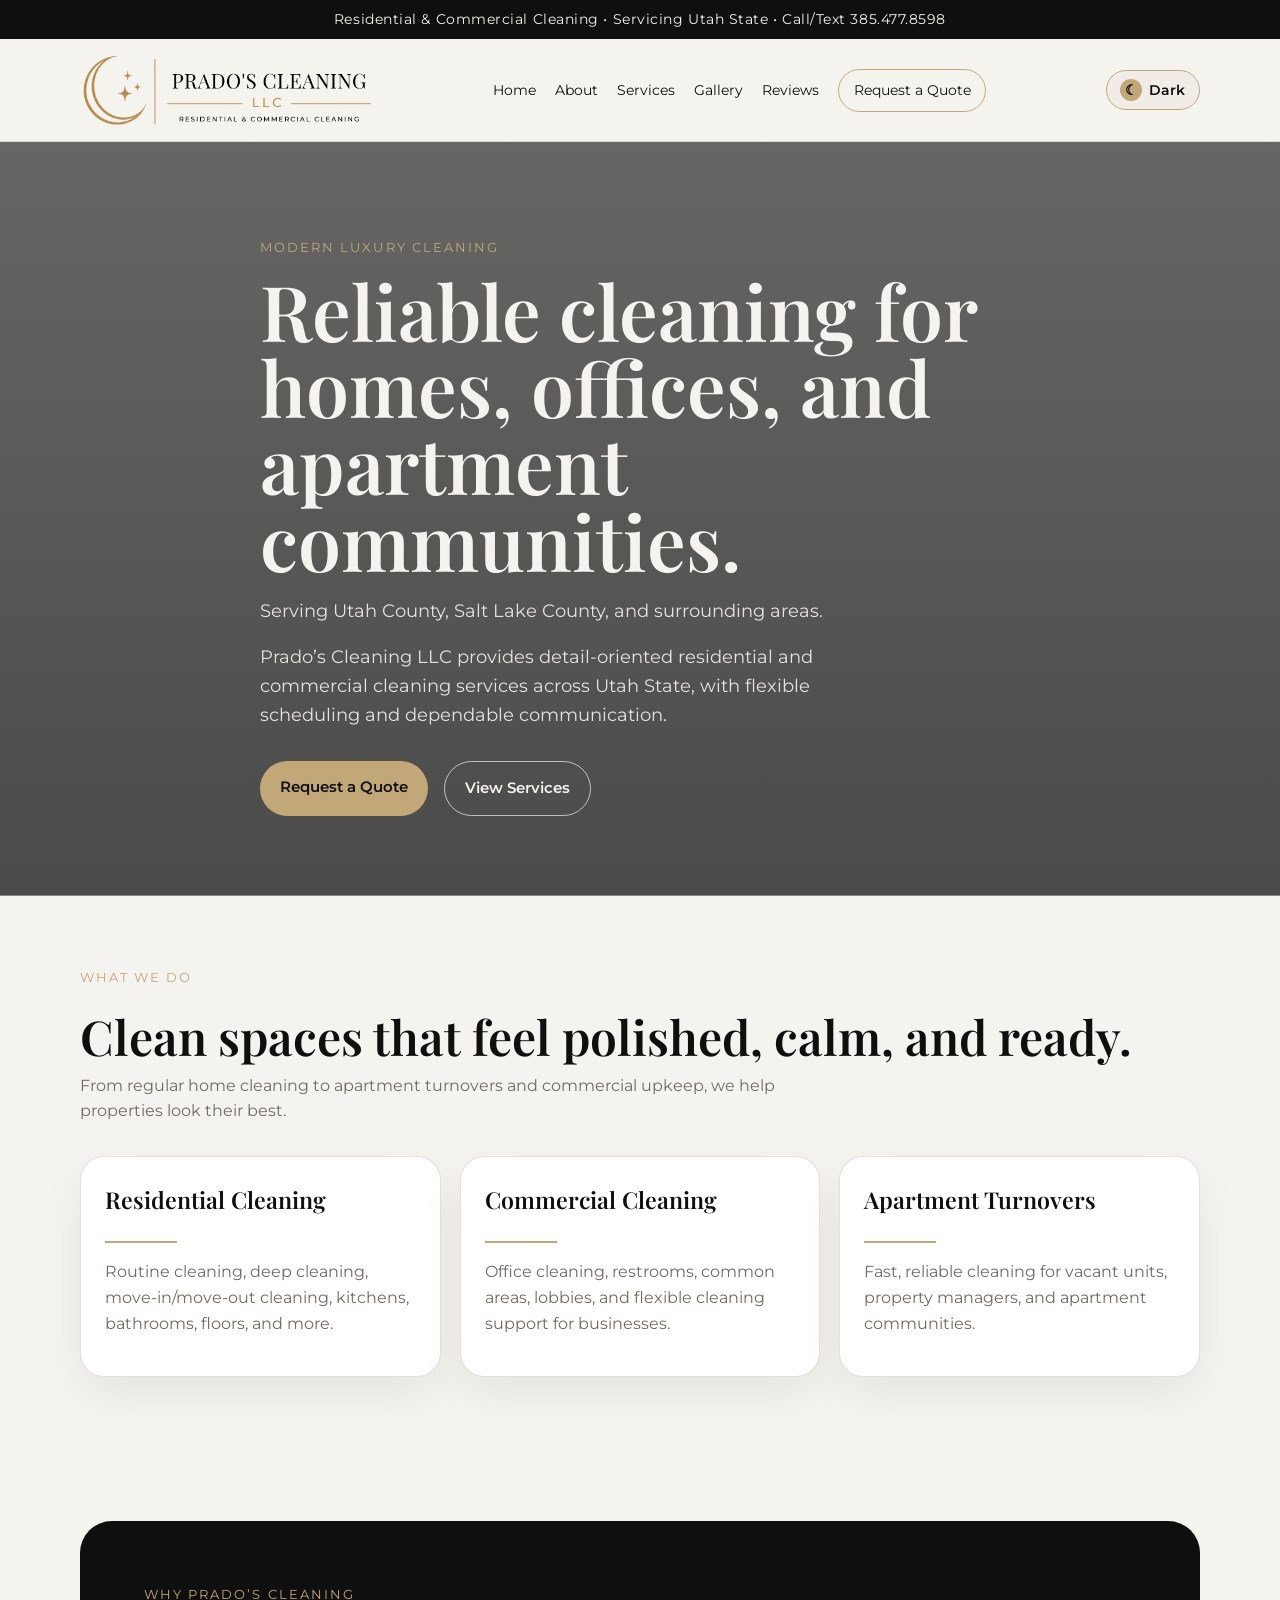
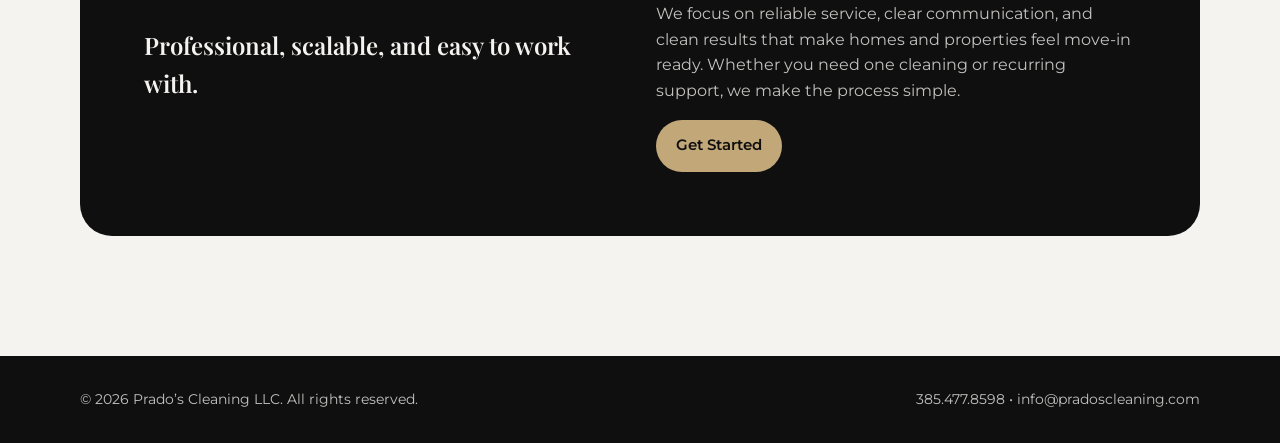
==== index.html @ 2df101ca "Update index.html" ====
<!DOCTYPE html>
<html lang="en">
<head>
  <meta charset="UTF-8" />
  <meta name="viewport" content="width=device-width, initial-scale=1.0" />
  <title>Prado’s Cleaning LLC | Apartment, Residential & Commercial Cleaning in Utah</title>

<meta name="description" content="Prado’s Cleaning LLC provides residential, commercial, and apartment turnover cleaning services in Utah. Reliable, detail-oriented, and fast service for homes and multi-family properties.">

<meta name="keywords" content="cleaning services Utah, apartment cleaning Utah, turnover cleaning, residential cleaning Utah, commercial cleaning Utah, property management cleaning">

<meta name="author" content="Prado’s Cleaning LLC">
  <link rel="preconnect" href="https://fonts.googleapis.com">
  <link rel="preconnect" href="https://fonts.gstatic.com" crossorigin>
  <link href="https://fonts.googleapis.com/css2?family=Montserrat:wght@400;500;600;700&family=Playfair+Display:wght@500;600;700&display=swap" rel="stylesheet">
  <link rel="stylesheet" href="style.css" />
</head>
  
<body>

<div class="announcement">Residential & Commercial Cleaning • Servicing Utah State • Call/Text 385.477.8598</div>
<header class="navbar">
  <div class="container nav-inner">
    <a class="brand" href="index.html">
      <img src="Logo.png" alt="Prado's Cleaning Logo">
    </a>
    <nav class="nav-links">
      <a href="index.html">Home</a>
      <a href="about.html">About</a>
      <a href="services.html">Services</a>
      <a href="gallery.html">Gallery</a>
      <a href="reviews.html">Reviews</a>
      <a class="nav-cta" href="contact.html">Request a Quote</a>
    </nav>

    <button class="theme-toggle" id="themeToggle" type="button" aria-label="Toggle dark mode">
      <span class="toggle-icon">☾</span>
      <span class="toggle-text">Dark</span>
    </button>
    
  </div>
</header>


<main>
  <section class="hero">
    <div class="container hero-card">
      <div class="kicker">Modern Luxury Cleaning</div>
      <h1>Reliable cleaning for homes, offices, and apartment communities.</h1>
      <p>Serving Utah County, Salt Lake County, and surrounding areas.</p>
      <p>Prado’s Cleaning LLC provides detail-oriented residential and commercial cleaning services across Utah State, with flexible scheduling and dependable communication.</p>
      <div class="button-row">
        <a class="btn btn-primary" href="contact.html">Request a Quote</a>
        <a class="btn btn-secondary" href="services.html">View Services</a>
      </div>
    </div>
  </section>

  <section class="section">
    <div class="container">
      <div class="section-title">
        <div class="kicker">What We Do</div>
        <h2>Clean spaces that feel polished, calm, and ready.</h2>
        <p>From regular home cleaning to apartment turnovers and commercial upkeep, we help properties look their best.</p>
      </div>
      <div class="grid-3">
        <div class="card">
          <h3>Residential Cleaning</h3>
          <div class="divider"></div>
          <p>Routine cleaning, deep cleaning, move-in/move-out cleaning, kitchens, bathrooms, floors, and more.</p>
        </div>
        <div class="card">
          <h3>Commercial Cleaning</h3>
          <div class="divider"></div>
          <p>Office cleaning, restrooms, common areas, lobbies, and flexible cleaning support for businesses.</p>
        </div>
        <div class="card">
          <h3>Apartment Turnovers</h3>
          <div class="divider"></div>
          <p>Fast, reliable cleaning for vacant units, property managers, and apartment communities.</p>
        </div>
      </div>
    </div>
  </section>

  <section class="section">
    <div class="container dark-panel">
      <div class="grid-2">
        <div>
          <div class="kicker">Why Prado’s Cleaning</div>
          <h2>Professional, scalable, and easy to work with.</h2>
        </div>
        <div>
          <p>We focus on reliable service, clear communication, and clean results that make homes and properties feel move-in ready. Whether you need one cleaning or recurring support, we make the process simple.</p>
          <a class="btn btn-primary" href="contact.html">Get Started</a>
        </div>
      </div>
    </div>
  </section>
</main>


<footer class="footer">
  <div class="container footer-inner">
    <div>© 2026 Prado’s Cleaning LLC. All rights reserved.</div>
    <div>385.477.8598 • info@pradoscleaning.com</div>
  </div>
</footer>

<script>
  const themeToggle = document.getElementById("themeToggle");
  const toggleIcon = document.querySelector(".toggle-icon");
  const toggleText = document.querySelector(".toggle-text");

  function setTheme(mode) {
    if (mode === "dark") {
      document.body.classList.add("dark-mode");
      localStorage.setItem("theme", "dark");
      toggleIcon.textContent = "☀";
      toggleText.textContent = "Light";
    } else {
      document.body.classList.remove("dark-mode");
      localStorage.setItem("theme", "light");
      toggleIcon.textContent = "☾";
      toggleText.textContent = "Dark";
    }
  }

  setTheme(localStorage.getItem("theme") || "light");

  themeToggle.addEventListener("click", () => {
    const isDark = document.body.classList.contains("dark-mode");
    setTheme(isDark ? "light" : "dark");
  });
</script>

</body>
</html>
---- style.css ----
:root {
  --black: #0f0f10;
  --ivory: #f5f3ef;
  --warm-beige: #d8cfc4;
  --gold: #c2a878;
  --soft-white: #ffffff;
  --muted: #6f6a64;
  --border: rgba(15, 15, 16, 0.12);
}

* {
  box-sizing: border-box;
}

body {
  margin: 0;
  font-family: "Montserrat", Arial, sans-serif;
  background: var(--ivory);
  color: var(--black);
  line-height: 1.6;
  transition: background 0.3s ease, color 0.3s ease;
}

h1, h2, h3, .logo-text {
  font-family: "Playfair Display", Georgia, serif;
  font-weight: 600;
}

a {
  color: inherit;
  text-decoration: none;
}

img {
  max-width: 100%;
  display: block;
}

.container {
  width: min(1120px, 92%);
  margin: 0 auto;
}

/* Top announcement */
.announcement {
  background: var(--black);
  color: var(--ivory);
  text-align: center;
  padding: 0.55rem 1rem;
  font-size: 0.85rem;
  letter-spacing: 0.04em;
}

/* Navigation */
.navbar {
  background: rgba(245, 243, 239, 0.94);
  border-bottom: 1px solid var(--border);
  position: sticky;
  top: 0;
  z-index: 100;
  backdrop-filter: blur(10px);
}

.nav-inner {
  display: flex;
  align-items: center;
  justify-content: space-between;
  padding: 1rem 0;
  gap: 1rem;
}

.brand {
  display: flex;
  align-items: center;
  gap: 0.7rem;
}

/* Logo sizing, hover effect, dark mode support */
.brand img {
  height: 70px;
  width: auto;
  transition: transform 0.25s ease, opacity 0.25s ease, filter 0.25s ease;
}

.brand:hover img {
  transform: translateY(-1px) scale(1.03);
  opacity: 0.92;
}

body.dark-mode .brand img {
  filter: invert(1);
}

.logo-text {
  letter-spacing: 0.08em;
  font-size: 1.05rem;
  text-transform: uppercase;
}

.call-button {
  position: fixed;
  bottom: 20px;
  right: 20px;
  background: #c2a878;
  color: #0f0f10;
  padding: 12px 18px;
  border-radius: 999px;
  font-weight: 600;
  box-shadow: 0 10px 25px rgba(0,0,0,0.2);
  z-index: 999;
}

.nav-links {
  display: flex;
  align-items: center;
  gap: 1.2rem;
  font-size: 0.9rem;
}

.nav-links a:hover {
  color: var(--gold);
}

.nav-cta {
  border: 1px solid var(--gold);
  padding: 0.55rem 0.9rem;
  border-radius: 999px;
}

/* Premium Light/Dark Toggle */
.theme-toggle {
  border: 1px solid var(--gold);
  background: rgba(194, 168, 120, 0.08);
  color: var(--black);
  padding: 0.5rem 0.85rem;
  border-radius: 999px;
  cursor: pointer;
  font-family: "Montserrat", Arial, sans-serif;
  font-weight: 600;
  font-size: 0.85rem;
  display: flex;
  align-items: center;
  gap: 0.45rem;
  transition: all 0.25s ease;
}

.theme-toggle:hover {
  background: var(--gold);
  color: #0f0f10;
  transform: translateY(-1px);
}

.toggle-icon {
  width: 22px;
  height: 22px;
  border-radius: 50%;
  background: var(--gold);
  color: #0f0f10;
  display: grid;
  place-items: center;
  font-size: 0.9rem;
  line-height: 1;
}

/* Hero */
.hero {
  padding: 6rem 0 5rem;
  background:
    linear-gradient(rgba(15, 15, 16, 0.62), rgba(15, 15, 16, 0.74)),
    url("images/hero-cleaning.jpg");
  background-size: cover;
  background-position: center;
  color: #f5f3ef;
}

.hero-card {
  width: min(760px, 100%);
}

.kicker {
  color: var(--gold);
  text-transform: uppercase;
  letter-spacing: 0.16em;
  font-size: 0.8rem;
  margin-bottom: 0.8rem;
}

.hero h1 {
  font-size: clamp(2.6rem, 6vw, 5rem);
  line-height: 1;
  margin: 0 0 1rem;
}

.hero p {
  font-size: 1.12rem;
  width: min(640px, 100%);
  color: rgba(245, 243, 239, 0.9);
}

.button-row {
  display: flex;
  gap: 1rem;
  flex-wrap: wrap;
  margin-top: 2rem;
}

.btn {
  display: inline-block;
  padding: 0.9rem 1.25rem;
  border-radius: 999px;
  font-weight: 600;
  font-size: 0.92rem;
}

.btn-primary {
  background: var(--gold);
  color: #0f0f10;
}

.btn-secondary {
  border: 1px solid rgba(245, 243, 239, 0.7);
  color: #f5f3ef;
}

/* Sections */
.section {
  padding: 4.5rem 0;
}

.section-title {
  display: grid;
  gap: 0.6rem;
  margin-bottom: 2rem;
}

.section-title h2 {
  font-size: clamp(2rem, 4vw, 3rem);
  line-height: 1.1;
  margin: 0;
}

.section-title p {
  margin: 0;
  color: var(--muted);
  max-width: 720px;
}

.grid-3 {
  display: grid;
  grid-template-columns: repeat(3, 1fr);
  gap: 1.2rem;
}

.grid-2 {
  display: grid;
  grid-template-columns: repeat(2, 1fr);
  gap: 2rem;
}

.card {
  background: var(--soft-white);
  border: 1px solid var(--border);
  border-radius: 24px;
  padding: 1.5rem;
  box-shadow: 0 18px 45px rgba(15, 15, 16, 0.06);
}

.card h3 {
  margin-top: 0;
  font-size: 1.45rem;
}

.card p {
  color: var(--muted);
}

.divider {
  width: 72px;
  height: 2px;
  background: var(--gold);
  margin: 1rem 0;
}

.dark-panel {
  background: #0f0f10;
  color: #f5f3ef;
  border-radius: 32px;
  padding: clamp(2rem, 5vw, 4rem);
}

.dark-panel p {
  color: rgba(245, 243, 239, 0.78);
}

/* Pricing */
.price-table {
  width: 100%;
  border-collapse: collapse;
  overflow: hidden;
  border-radius: 20px;
  background: var(--soft-white);
  border: 1px solid var(--border);
}

.price-table th,
.price-table td {
  padding: 1rem;
  text-align: left;
  border-bottom: 1px solid var(--border);
}

.price-table th {
  background: #0f0f10;
  color: #f5f3ef;
  font-size: 0.86rem;
  text-transform: uppercase;
  letter-spacing: 0.08em;
}

.price-table tr:last-child td {
  border-bottom: none;
}

/* Gallery */
.gallery-grid {
  display: grid;
  grid-template-columns: repeat(3, 1fr);
  gap: 1rem;
}

.gallery-item {
  min-height: 210px;
  border-radius: 24px;
  background:
    linear-gradient(135deg, rgba(194, 168, 120, 0.22), rgba(15, 15, 16, 0.08)),
    var(--warm-beige);
  border: 1px solid var(--border);
  display: grid;
  place-items: center;
  color: var(--muted);
  text-align: center;
  padding: 1rem;
}

/* Reviews */
.quote {
  font-size: 1.05rem;
  color: var(--black);
}

/* Contact */
.contact-box {
  background: var(--soft-white);
  border-radius: 28px;
  padding: 2rem;
  border: 1px solid var(--border);
}

.contact-line {
  margin: 0.6rem 0;
  font-weight: 600;
}

/* Footer */
.footer {
  background: #0f0f10;
  color: #f5f3ef;
  padding: 2rem 0;
  margin-top: 3rem;
}

.footer-inner {
  display: flex;
  justify-content: space-between;
  gap: 1rem;
  flex-wrap: wrap;
  color: rgba(245, 243, 239, 0.78);
  font-size: 0.9rem;
}

/* Subpage Hero */
.page-hero {
  padding: 4rem 0;
  background: #0f0f10;
  color: #f5f3ef;
}

.page-hero h1 {
  font-size: clamp(2.4rem, 5vw, 4rem);
  margin: 0;
}

.page-hero p {
  color: rgba(245, 243, 239, 0.78);
  max-width: 700px;
}

.list {
  padding-left: 1.1rem;
  color: var(--muted);
}

/* Dark Mode */
body.dark-mode {
  --black: #f5f3ef;
  --ivory: #0f0f10;
  --soft-white: #181819;
  --muted: #c9c0b5;
  --border: rgba(245, 243, 239, 0.16);
}

body.dark-mode .announcement,
body.dark-mode .footer,
body.dark-mode .page-hero {
  background: #050505;
}

body.dark-mode .navbar {
  background: rgba(15, 15, 16, 0.94);
}

body.dark-mode .theme-toggle {
  color: #f5f3ef;
  background: rgba(245, 243, 239, 0.06);
}

body.dark-mode .theme-toggle:hover {
  background: #c2a878;
  color: #0f0f10;
}

body.dark-mode .toggle-icon {
  background: #c2a878;
  color: #0f0f10;
}

body.dark-mode .card,
body.dark-mode .contact-box,
body.dark-mode .price-table {
  background: #181819;
}

body.dark-mode .price-table th {
  background: #c2a878;
  color: #0f0f10;
}

body.dark-mode .quote {
  color: #f5f3ef;
}

body.dark-mode .gallery-item {
  background:
    linear-gradient(135deg, rgba(194, 168, 120, 0.18), rgba(245, 243, 239, 0.04)),
    #181819;
}

/* Mobile */
@media (max-width: 820px) {
  .nav-inner {
    align-items: flex-start;
    flex-direction: column;
  }

  .brand img {
    height: 44px;
  }

  .nav-links {
    width: 100%;
    flex-wrap: wrap;
    gap: 0.8rem;
  }

  .theme-toggle {
    align-self: flex-start;
  }

  .grid-3,
  .grid-2,
  .gallery-grid {
    grid-template-columns: 1fr;
  }

  .hero {
    padding: 4rem 0;
  }
}

@media (max-width: 480px) {
  .brand img {
    height: 38px;
  }

  .announcement {
    font-size: 0.75rem;
  }

  .nav-links {
    font-size: 0.84rem;
  }

  .hero h1 {
    font-size: 2.4rem;
  }
}
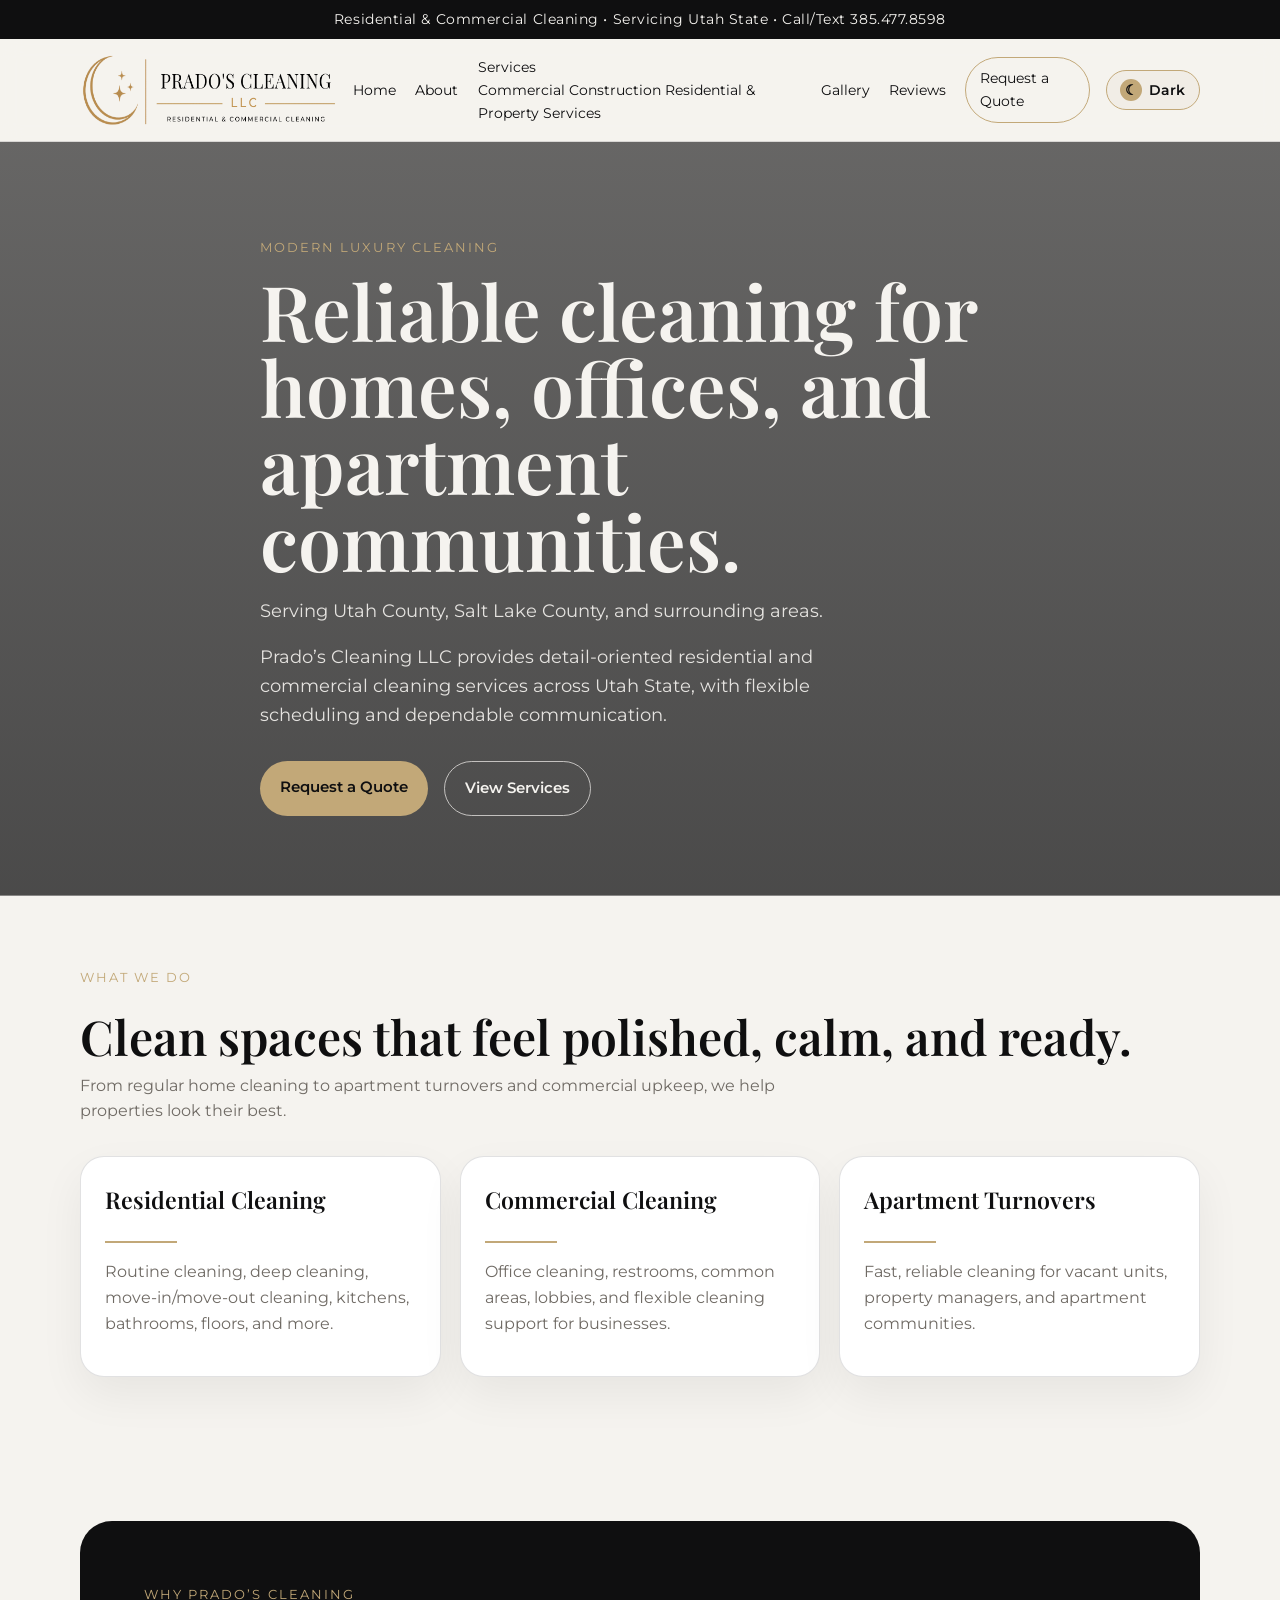
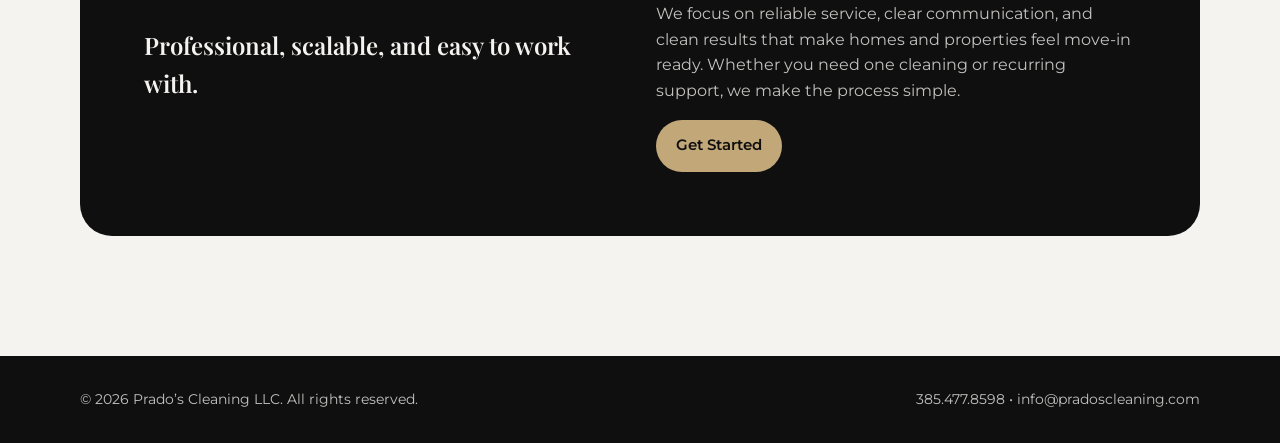
==== commit 7e9bf87f: "Update index.html" ====
--- a/index.html
+++ b/index.html
@@ -27,7 +27,14 @@
     <nav class="nav-links">
       <a href="index.html">Home</a>
       <a href="about.html">About</a>
-      <a href="services.html">Services</a>
+      <div class="dropdown">
+        <a href="services.html">Services</a>
+        <div class="dropdown-menu">
+          <a href="services.html#commercial">Commercial</a>
+          <a href="services.html#construction">Construction</a>
+          <a href="services.html#residential-property">Residential & Property Services</a>
+  </div>
+</div>
       <a href="gallery.html">Gallery</a>
       <a href="reviews.html">Reviews</a>
       <a class="nav-cta" href="contact.html">Request a Quote</a>
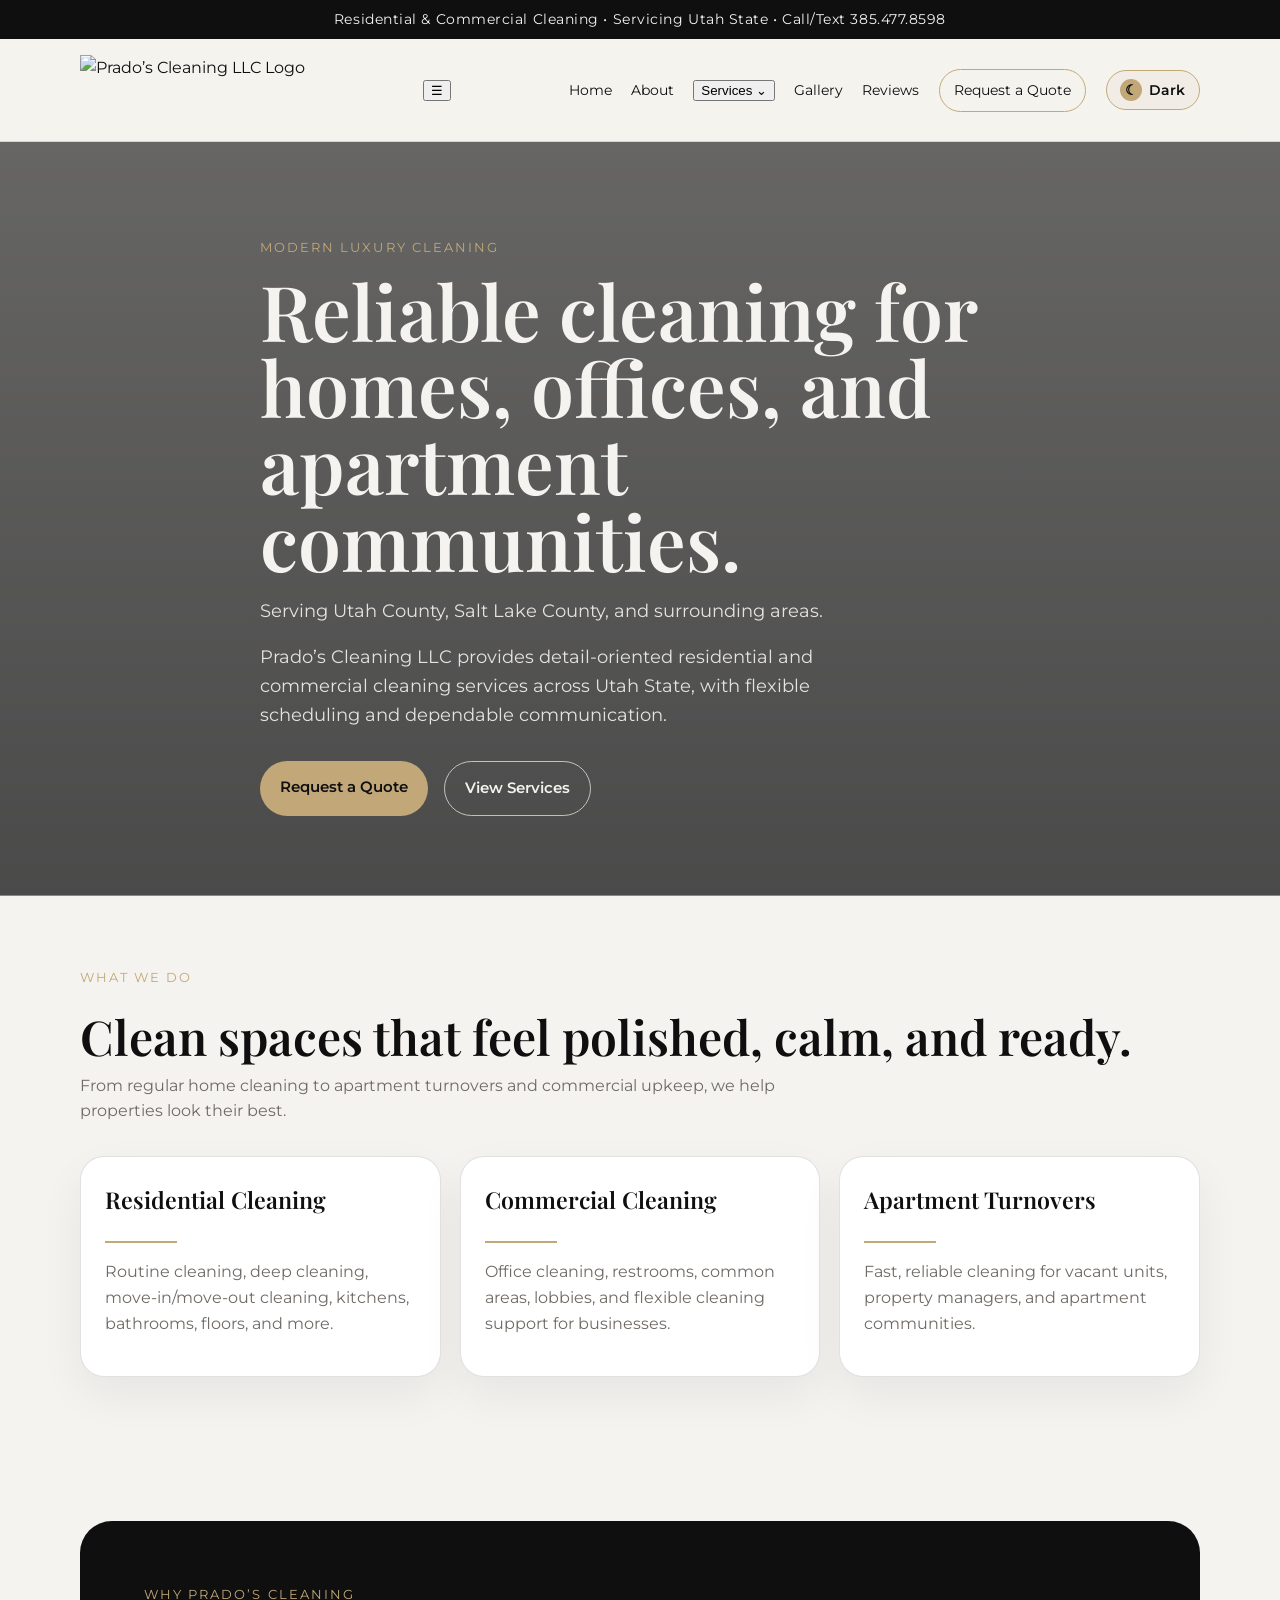
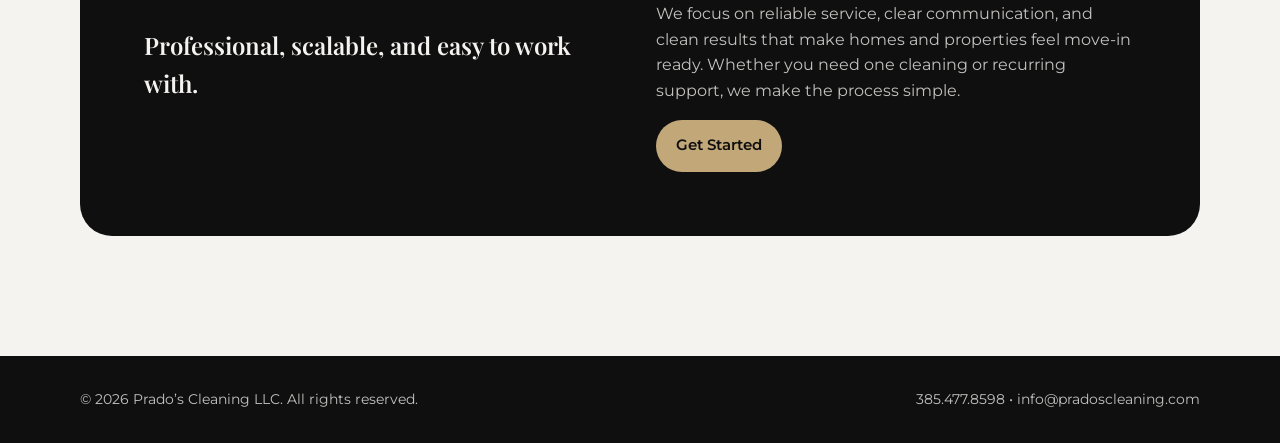
==== commit 17f1ae8b: "Update index.html" ====
--- a/index.html
+++ b/index.html
@@ -21,30 +21,41 @@
 <div class="announcement">Residential & Commercial Cleaning • Servicing Utah State • Call/Text 385.477.8598</div>
 <header class="navbar">
   <div class="container nav-inner">
+
     <a class="brand" href="index.html">
-      <img src="Logo.png" alt="Prado's Cleaning Logo">
+      <img src="images/logo.png" alt="Prado’s Cleaning LLC Logo">
     </a>
-    <nav class="nav-links">
+
+    <button class="mobile-menu-toggle" id="mobileMenuToggle" type="button" aria-label="Open menu">
+      ☰
+    </button>
+
+    <nav class="nav-links" id="navLinks">
       <a href="index.html">Home</a>
       <a href="about.html">About</a>
+
       <div class="dropdown">
-        <a href="services.html">Services</a>
+        <button class="dropdown-toggle" type="button">
+          Services <span>⌄</span>
+        </button>
+
         <div class="dropdown-menu">
-          <a href="services.html#commercial">Commercial</a>
-          <a href="services.html#construction">Construction</a>
-          <a href="services.html#residential-property">Residential & Property Services</a>
-  </div>
-</div>
+          <a href="services.html#commercial">🏢 Commercial</a>
+          <a href="services.html#construction">🧹 Construction</a>
+          <a href="services.html#residential-property">🏡 Residential & Property Services</a>
+        </div>
+      </div>
+
       <a href="gallery.html">Gallery</a>
       <a href="reviews.html">Reviews</a>
       <a class="nav-cta" href="contact.html">Request a Quote</a>
+
+      <button class="theme-toggle" id="themeToggle" type="button" aria-label="Toggle dark mode">
+        <span class="toggle-icon">☾</span>
+        <span class="toggle-text">Dark</span>
+      </button>
     </nav>
 
-    <button class="theme-toggle" id="themeToggle" type="button" aria-label="Toggle dark mode">
-      <span class="toggle-icon">☾</span>
-      <span class="toggle-text">Dark</span>
-    </button>
-    
   </div>
 </header>
 
--- a/style.css
+++ b/style.css
@@ -49,6 +49,47 @@
   padding: 0.55rem 1rem;
   font-size: 0.85rem;
   letter-spacing: 0.04em;
+}
+
+/* Dropdown */
+.dropdown {
+  position: relative;
+}
+
+.dropdown-menu {
+  position: absolute;
+  top: 100%;
+  left: 0;
+  background: var(--soft-white);
+  border: 1px solid var(--border);
+  border-radius: 12px;
+  padding: 0.5rem 0;
+  display: none;
+  min-width: 200px;
+  box-shadow: 0 10px 25px rgba(0,0,0,0.1);
+  z-index: 999;
+}
+
+.dropdown-menu a {
+  display: block;
+  padding: 0.6rem 1rem;
+  font-size: 0.9rem;
+}
+
+.dropdown-menu a:hover {
+  background: rgba(194,168,120,0.1);
+  color: var(--gold);
+}
+
+/* Show on hover */
+.dropdown:hover .dropdown-menu {
+  display: block;
+}
+
+/* Dark mode */
+body.dark-mode .dropdown-menu {
+  background: #181819;
+  border-color: rgba(255,255,255,0.1);
 }
 
 /* Navigation */
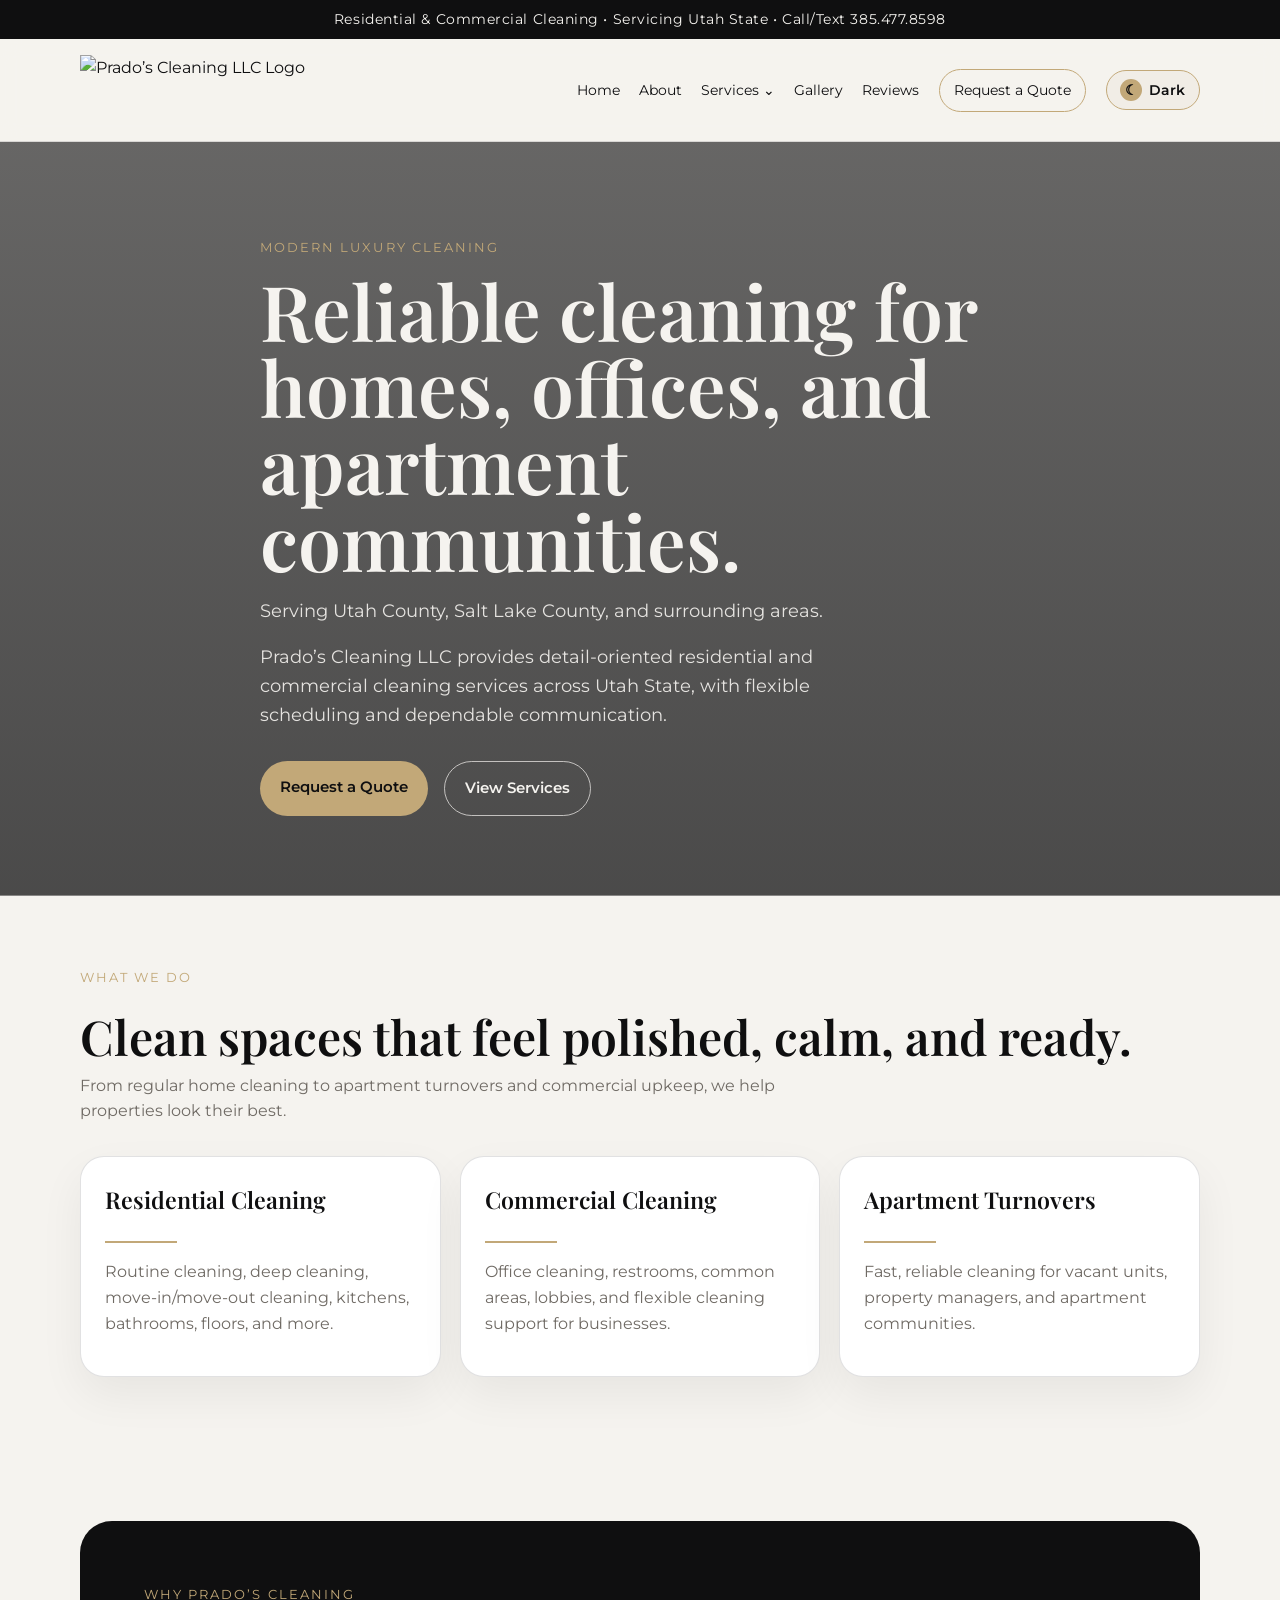
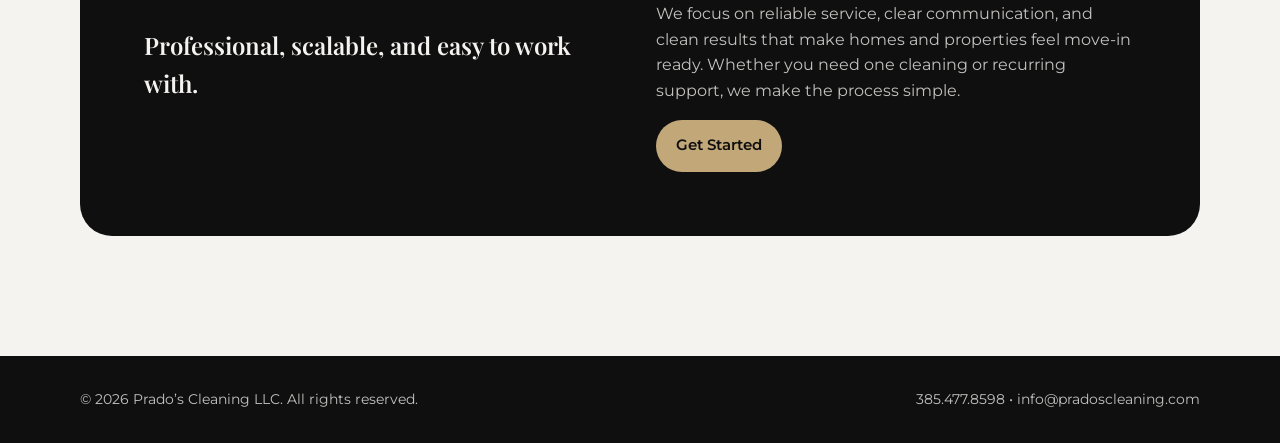
==== commit ef6f1e72: "Update index.html" ====
--- a/index.html
+++ b/index.html
@@ -125,32 +125,7 @@
   </div>
 </footer>
 
-<script>
-  const themeToggle = document.getElementById("themeToggle");
-  const toggleIcon = document.querySelector(".toggle-icon");
-  const toggleText = document.querySelector(".toggle-text");
-
-  function setTheme(mode) {
-    if (mode === "dark") {
-      document.body.classList.add("dark-mode");
-      localStorage.setItem("theme", "dark");
-      toggleIcon.textContent = "☀";
-      toggleText.textContent = "Light";
-    } else {
-      document.body.classList.remove("dark-mode");
-      localStorage.setItem("theme", "light");
-      toggleIcon.textContent = "☾";
-      toggleText.textContent = "Dark";
-    }
-  }
-
-  setTheme(localStorage.getItem("theme") || "light");
-
-  themeToggle.addEventListener("click", () => {
-    const isDark = document.body.classList.contains("dark-mode");
-    setTheme(isDark ? "light" : "dark");
-  });
-</script>
+<script src="script.js"></script>
 
 </body>
 </html>
--- a/style.css
+++ b/style.css
@@ -545,3 +545,126 @@
     font-size: 2.4rem;
   }
 }
+
+/* Smooth scrolling */
+html {
+  scroll-behavior: smooth;
+}
+
+/* Mobile menu button */
+.mobile-menu-toggle {
+  display: none;
+  border: 1px solid var(--gold);
+  background: rgba(194, 168, 120, 0.08);
+  color: var(--black);
+  padding: 0.55rem 0.8rem;
+  border-radius: 999px;
+  font-size: 1.2rem;
+  cursor: pointer;
+}
+
+/* Click dropdown */
+.dropdown {
+  position: relative;
+}
+
+.dropdown-toggle {
+  border: none;
+  background: transparent;
+  color: var(--black);
+  font-family: "Montserrat", Arial, sans-serif;
+  font-size: 0.9rem;
+  cursor: pointer;
+  padding: 0;
+}
+
+.dropdown-toggle:hover {
+  color: var(--gold);
+}
+
+.dropdown-menu {
+  position: absolute;
+  top: 160%;
+  left: 0;
+  min-width: 270px;
+  background: var(--soft-white);
+  border: 1px solid var(--border);
+  border-radius: 18px;
+  padding: 0.55rem;
+  box-shadow: 0 18px 45px rgba(15, 15, 16, 0.12);
+  display: none;
+  z-index: 999;
+}
+
+.dropdown.open .dropdown-menu {
+  display: grid;
+  gap: 0.2rem;
+}
+
+.dropdown-menu a {
+  display: block;
+  padding: 0.75rem 0.9rem;
+  border-radius: 12px;
+  font-size: 0.88rem;
+}
+
+.dropdown-menu a:hover,
+.dropdown-menu a.active-section {
+  background: rgba(194, 168, 120, 0.14);
+  color: var(--gold);
+}
+
+/* Dark mode dropdown/mobile */
+body.dark-mode .mobile-menu-toggle,
+body.dark-mode .dropdown-toggle {
+  color: #f5f3ef;
+}
+
+body.dark-mode .dropdown-menu {
+  background: #181819;
+  border-color: rgba(245, 243, 239, 0.16);
+}
+
+/* Mobile navigation */
+@media (max-width: 820px) {
+  .nav-inner {
+    flex-direction: row;
+    align-items: center;
+  }
+
+  .mobile-menu-toggle {
+    display: block;
+  }
+
+  .nav-links {
+    display: none;
+    width: 100%;
+    flex-direction: column;
+    align-items: flex-start;
+    gap: 0.85rem;
+    padding: 1rem 0;
+  }
+
+  .nav-links.open {
+    display: flex;
+  }
+
+  .dropdown {
+    width: 100%;
+  }
+
+  .dropdown-toggle {
+    font-size: 0.95rem;
+  }
+
+  .dropdown-menu {
+    position: static;
+    width: 100%;
+    box-shadow: none;
+    margin-top: 0.7rem;
+  }
+
+  .theme-toggle {
+    margin-top: 0.5rem;
+  }
+}
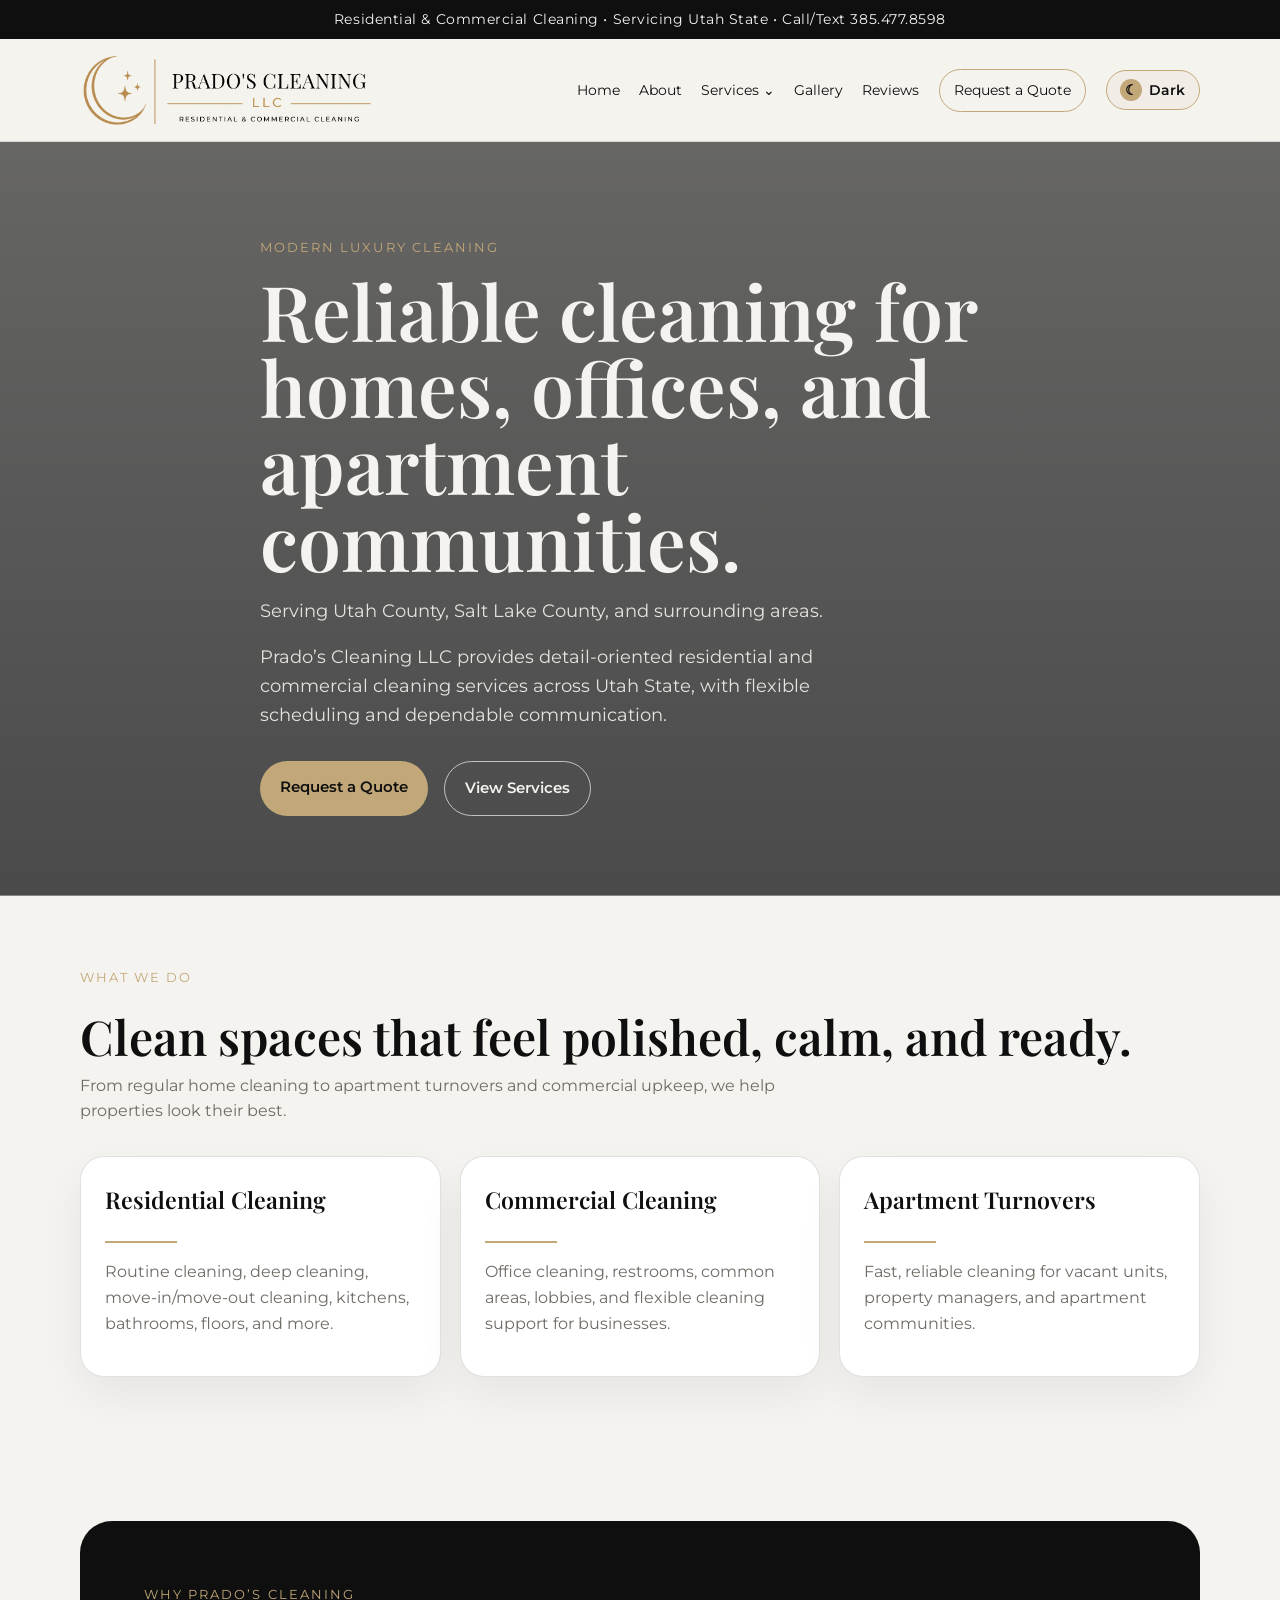
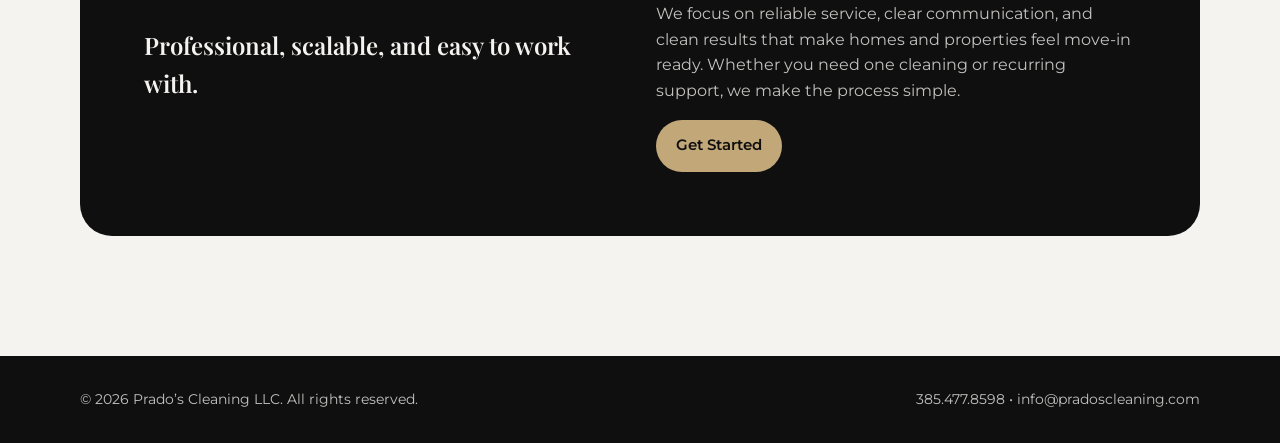
==== commit 07359265: "Update index.html" ====
--- a/index.html
+++ b/index.html
@@ -23,7 +23,7 @@
   <div class="container nav-inner">
 
     <a class="brand" href="index.html">
-      <img src="images/logo.png" alt="Prado’s Cleaning LLC Logo">
+      <img src="Logo.png" alt="Prado’s Cleaning LLC Logo">
     </a>
 
     <button class="mobile-menu-toggle" id="mobileMenuToggle" type="button" aria-label="Open menu">
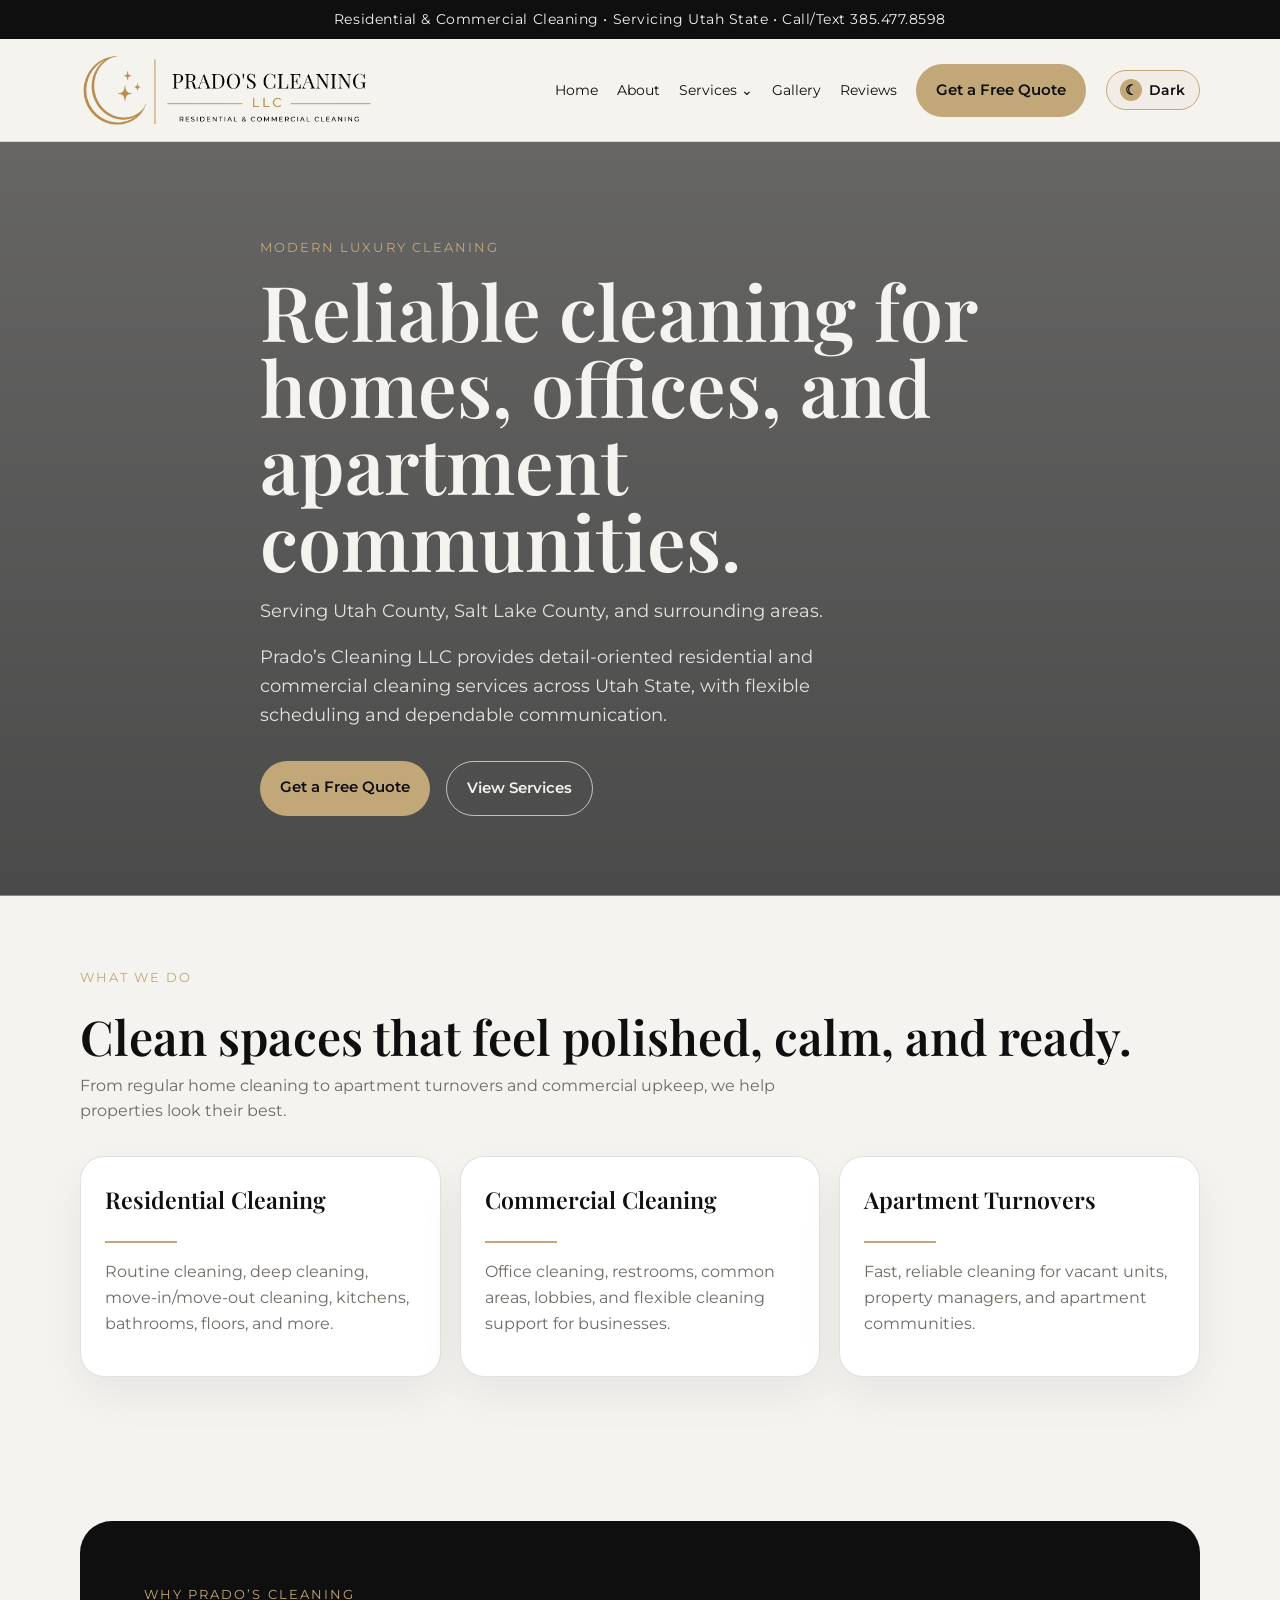
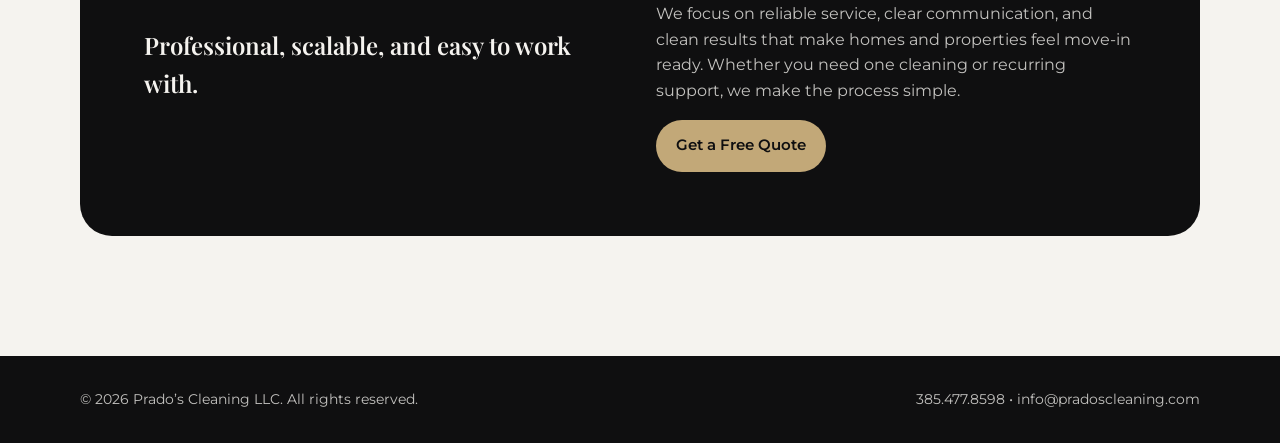
==== commit 45186557: "Quote Button" ====
--- a/index.html
+++ b/index.html
@@ -40,15 +40,19 @@
         </button>
 
         <div class="dropdown-menu">
-          <a href="services.html#commercial">🏢 Commercial</a>
-          <a href="services.html#construction">🧹 Construction</a>
-          <a href="services.html#residential-property">🏡 Residential & Property Services</a>
+          <a href="services.html#commercial">Commercial</a>
+          <a href="services.html#construction">Construction</a>
+          <a href="services.html#residential-property">Residential & Property Services</a>
         </div>
       </div>
 
       <a href="gallery.html">Gallery</a>
       <a href="reviews.html">Reviews</a>
-      <a class="nav-cta" href="contact.html">Request a Quote</a>
+      <a class="btn btn-primary"
+href="https://docs.google.com/forms/d/e/1FAIpQLSeBbezqVvgnI5vgz2CM5HpS5RPvehQDCwMBrAyvXiqpnK0DPA/viewform"
+target="_blank">
+Get a Free Quote
+</a>
 
       <button class="theme-toggle" id="themeToggle" type="button" aria-label="Toggle dark mode">
         <span class="toggle-icon">☾</span>
@@ -68,7 +72,11 @@
       <p>Serving Utah County, Salt Lake County, and surrounding areas.</p>
       <p>Prado’s Cleaning LLC provides detail-oriented residential and commercial cleaning services across Utah State, with flexible scheduling and dependable communication.</p>
       <div class="button-row">
-        <a class="btn btn-primary" href="contact.html">Request a Quote</a>
+        <a class="btn btn-primary"
+href="https://docs.google.com/forms/d/e/1FAIpQLSeBbezqVvgnI5vgz2CM5HpS5RPvehQDCwMBrAyvXiqpnK0DPA/viewform"
+target="_blank">
+Get a Free Quote
+</a>
         <a class="btn btn-secondary" href="services.html">View Services</a>
       </div>
     </div>
@@ -110,7 +118,11 @@
         </div>
         <div>
           <p>We focus on reliable service, clear communication, and clean results that make homes and properties feel move-in ready. Whether you need one cleaning or recurring support, we make the process simple.</p>
-          <a class="btn btn-primary" href="contact.html">Get Started</a>
+          <a class="btn btn-primary"
+href="https://docs.google.com/forms/d/e/1FAIpQLSeBbezqVvgnI5vgz2CM5HpS5RPvehQDCwMBrAyvXiqpnK0DPA/viewform"
+target="_blank">
+Get a Free Quote
+</a>
         </div>
       </div>
     </div>
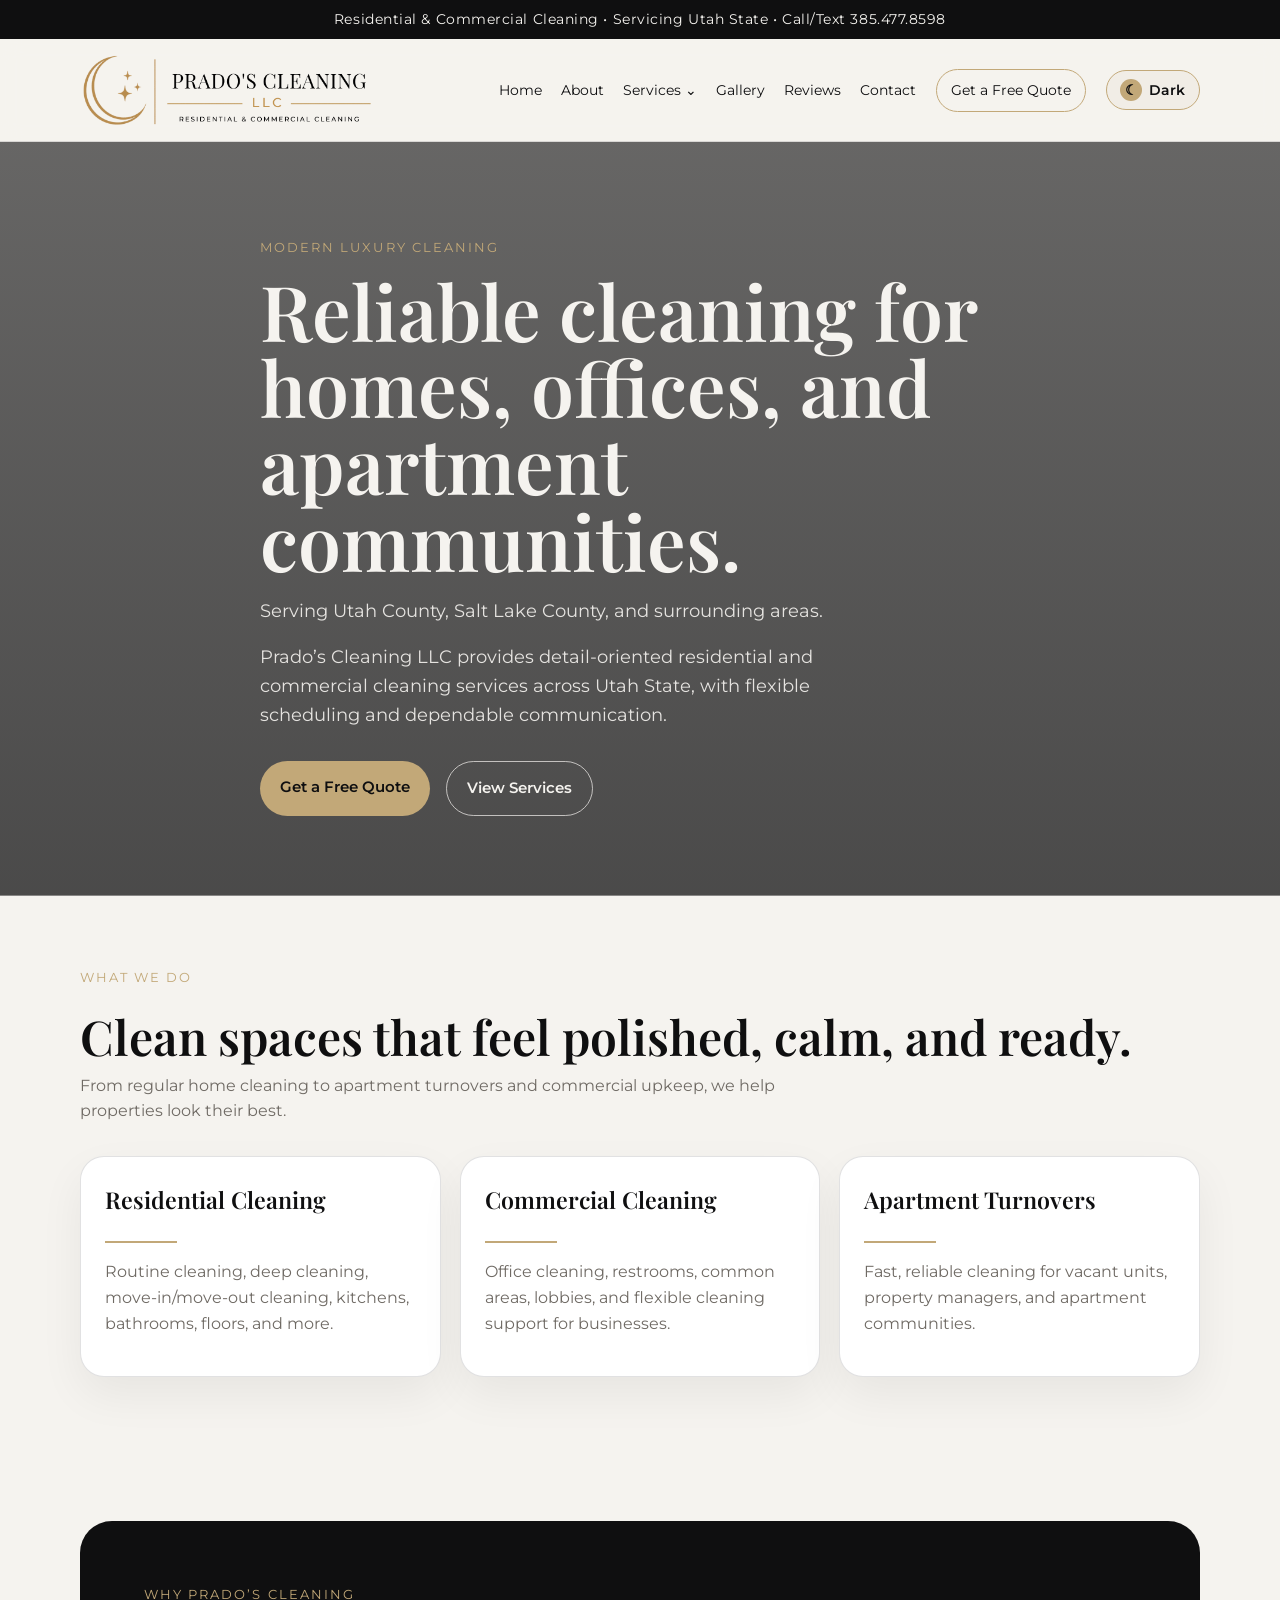
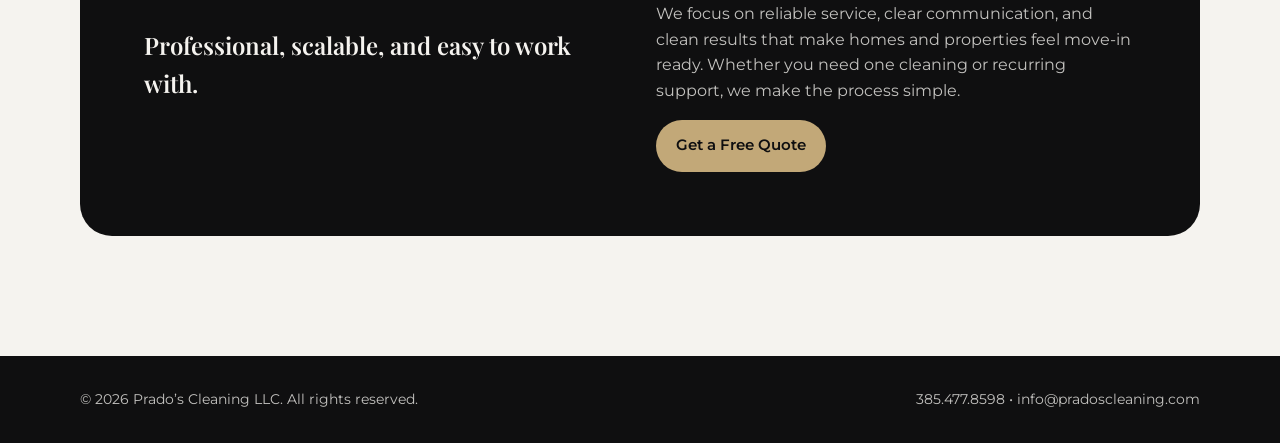
==== commit b8822275: "contact update" ====
--- a/index.html
+++ b/index.html
@@ -47,11 +47,13 @@
       </div>
 
       <a href="gallery.html">Gallery</a>
-      <a href="reviews.html">Reviews</a>
-      <a class="btn btn-primary"
-href="https://docs.google.com/forms/d/e/1FAIpQLSeBbezqVvgnI5vgz2CM5HpS5RPvehQDCwMBrAyvXiqpnK0DPA/viewform"
-target="_blank">
-Get a Free Quote
+<a href="reviews.html">Reviews</a>
+<a href="contact.html">Contact</a>
+
+<a class="nav-cta"
+   href="https://docs.google.com/forms/d/e/1FAIpQLSeBbezqVvgnI5vgz2CM5HpS5RPvehQDCwMBrAyvXiqpnK0DPA/viewform"
+   target="_blank">
+   Get a Free Quote
 </a>
 
       <button class="theme-toggle" id="themeToggle" type="button" aria-label="Toggle dark mode">
